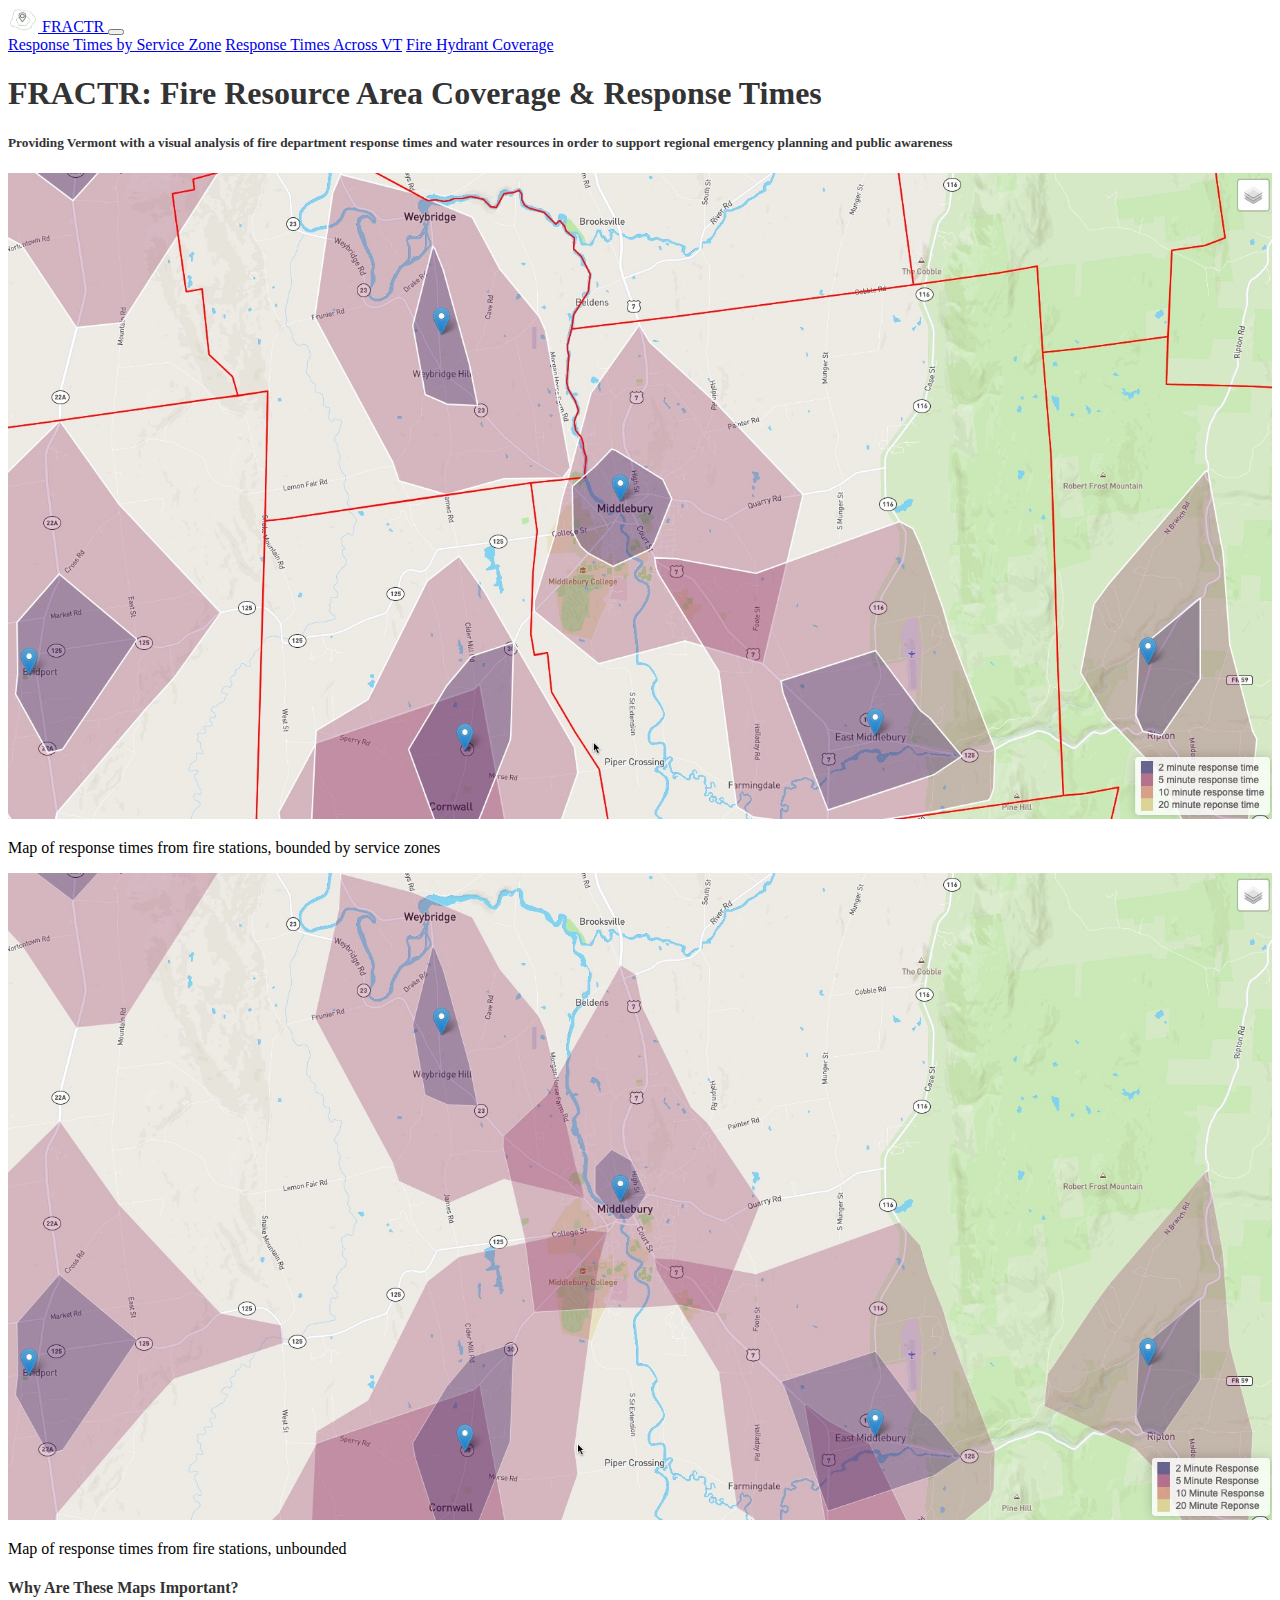
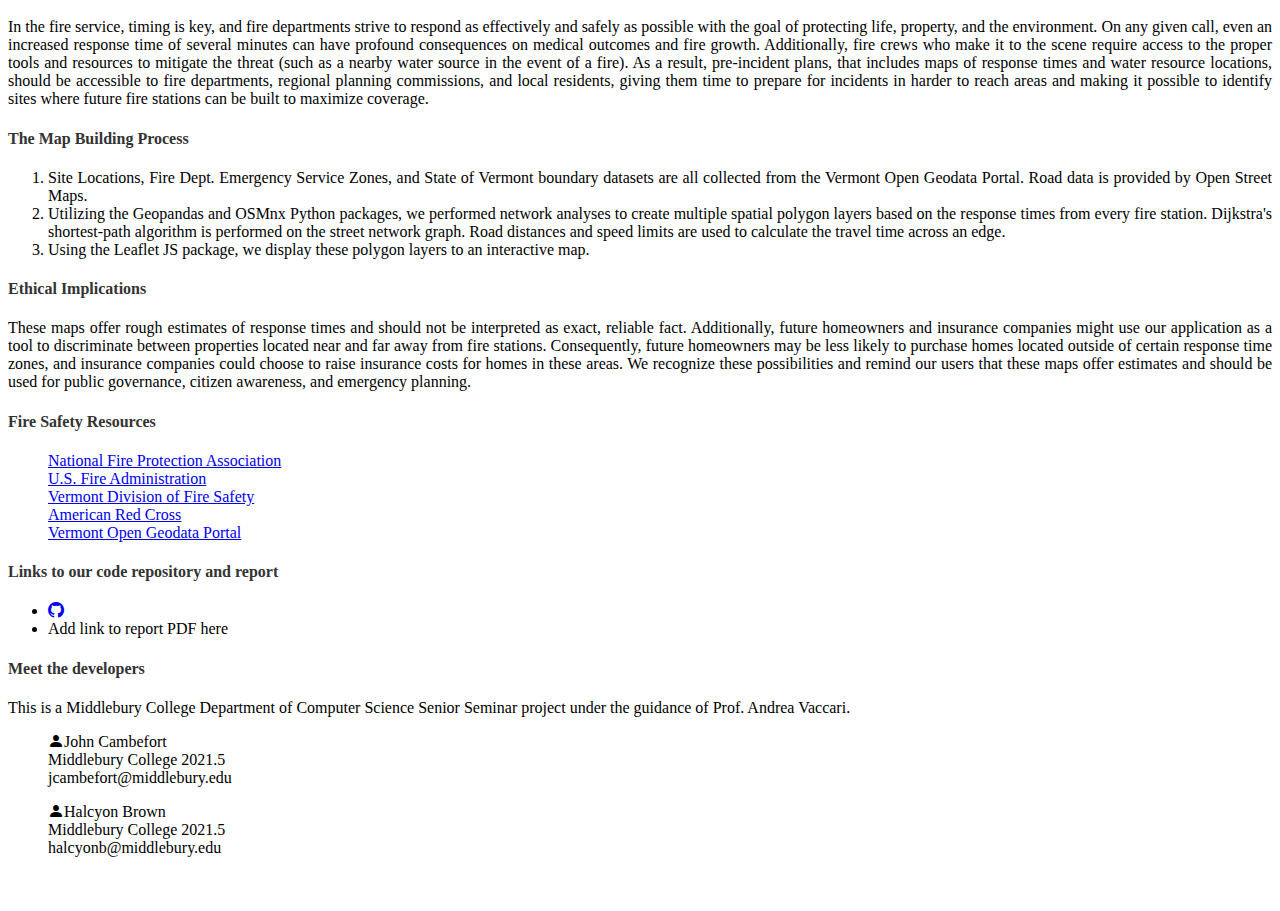
==== index.html @ 1188b2ab "text typo fix" ====
<!doctype html>
<html lang="en">

<head>
    <!-- Required meta tags -->
    <meta charset="utf-8">
    <meta name="viewport" content="width=device-width, initial-scale=1">

    <!-- Bootstrap CSS -->
    <link href="https://cdn.jsdelivr.net/npm/bootstrap@5.0.0-beta3/dist/css/bootstrap.min.css" rel="stylesheet"
        integrity="sha384-eOJMYsd53ii+scO/bJGFsiCZc+5NDVN2yr8+0RDqr0Ql0h+rP48ckxlpbzKgwra6" crossorigin="anonymous">
    <link rel="stylesheet" href="https://cdn.jsdelivr.net/npm/bootstrap-icons@1.4.1/font/bootstrap-icons.css">
    <!-- Local CSS -->
    <link rel="stylesheet" href="style.css">

    <link rel="logo" type="image/png" href="images/logo.png">

    <title>FRACTR</title>
</head>

<body>
    <nav class="navbar navbar-dark bg-dark navbar-expand-md">
        <div class="container">
            <a class="navbar-brand" href="index.html">
                <img src="images/logo2.png" alt="" width="30" height="24" class="d-inline-block align-text-top">
                FRACTR
            </a>
            <button class="navbar-toggler" type="button" data-bs-toggle="collapse" data-bs-target="#navbarNavAltMarkup"
                aria-controls="navbarNavAltMarkup" aria-expanded="false" aria-label="Toggle navigation">
                <span class="navbar-toggler-icon"></span>
            </button>
            <div class="collapse navbar-collapse" id="navbarNavAltMarkup">
                <div class="navbar-nav">
                    <a class="nav-link" href="esn/leaflet_esn.html">Response Times by Service Zone</a>
                    <a class="nav-link" href="state/leaflet_state.html">Response Times Across VT</a>
                    <a class="nav-link" href="hydrants/leaflet_hydrants.html">Fire Hydrant Coverage</a>
                </div>
            </div>
        </div>
    </nav>
    <div class="container">
        <div class="p-4 my-4 bg-light text-dark text-center rounded-3">
            <h1>FRACTR: Fire Resource Area Coverage & Response Times</h1>
            <h5>
                Providing Vermont with a visual analysis of fire department response times and water resources in order to 
                support regional emergency planning and public awareness
            </h5>
        </div>

        <div class="row text-center">
            <div class="col-md-6">
                <a href="esn/leaflet_esn.html"><img src="images/esn.png" class="img-responsive" style="width:100%"
                        alt="map of response times by service zones"></a>
                <p>Map of response times from fire stations, bounded by service zones</p>
            </div>
            <div class="col-md-6">
                <a href="state/leaflet_state.html"><img src="images/state.png" class="img-responsive" style="width:100%"
                        alt="map of response times"></a>
                <p>Map of response times from fire stations, unbounded</p>
            </div>
        </div>
        <div class="row">
            <div class="col-md-6">
                <h4 class="text-center">Why Are These Maps Important?</h4>
                <p class="text-justify">
                    In the fire service, timing is key, and fire departments strive to respond as effectively 
                    and safely as possible with the goal of protecting life, property, and the environment. 
                    On any given call, even an increased response time of several minutes can have profound 
                    consequences on medical outcomes and fire growth. Additionally, fire crews who make it to 
                    the scene require access to the proper tools and resources to mitigate the threat (such as 
                    a nearby water source in the event of a fire). As a result, pre-incident plans, that includes 
                    maps of response times and water resource locations, should be accessible to fire departments, 
                    regional planning commissions, and local residents, giving them time to prepare for incidents 
                    in harder to reach areas and making it possible to identify sites where future fire stations 
                    can be built to maximize coverage.
                </p>
            </div>
            <div class="col-md-6">
                <h4 class="text-center">The Map Building Process</h4>
                <ol class="text-justify">
                    <li>Site Locations, Fire Dept. Emergency Service Zones, and State of Vermont boundary datasets are all collected from the Vermont Open Geodata Portal. Road data is provided by Open Street Maps. </li>
                    <li>Utilizing the Geopandas and OSMnx Python packages, we performed network analyses to create multiple spatial polygon layers based on the response times from every fire station. Dijkstra's shortest-path algorithm is performed on the street network graph. Road distances and speed limits are used to calculate the travel time across an edge. </li>
                    <li>Using the Leaflet JS package, we display these polygon layers to an interactive map.</li>
                </ol>
            </div>
        </div>
        <div class="row">
            <div class="col-md-6">
                <h4 class="text-center">Ethical Implications</h4>
                <p class="text-justify">
                    These maps offer rough estimates of response times and should not be interpreted as exact, 
                    reliable fact. Additionally, future homeowners and insurance companies might use our application 
                    as a tool to discriminate between properties located near and far away from fire stations. 
                    Consequently, future homeowners may be less likely to purchase homes located outside of certain 
                    response time zones, and insurance companies could choose to raise insurance costs for homes in 
                    these areas. We recognize these possibilities and remind our users that these maps offer estimates 
                    and should be used for public governance, citizen awareness, and emergency planning.
                </p>
            </div>
            <div class="col-md-6">
                <h4 class="text-center">Fire Safety Resources</h4>
                <ul style="list-style-type:none;">
                    <li>
                        <a href="https://www.nfpa.org/Public-Education">National Fire Protection Association</a>
                    </li>
                    <li>
                        <a href="https://www.usfa.fema.gov/prevention/outreach/#materials">U.S. Fire Administration</a>
                    </li>
                    <li>
                        <a href="https://firesafety.vermont.gov/pubed">Vermont Division of Fire Safety</a>
                    </li>
                    <li>
                        <a href="https://www.redcross.org/get-help/how-to-prepare-for-emergencies/types-of-emergencies/fire.html">American Red Cross</a>
                    </li>
                    <li>
                        <a href="https://geodata.vermont.gov/">Vermont Open Geodata Portal</a>
                    </li>
                </ul>
            </div>
        </div>
        <div class="p-4 my-4 bg-light text-dark text-center rounded-3">
            <h4>Links to our code repository and report</h4>
            <ul class="list-inline">
                <li class="list-inline-item"><a href="https://github.com/This-blank-Is-On-Fire/FRACTR.git"><i
                            class="bi-github" role="img" aria-label="GitHub"></i></a></li>
                <li class="list-inline-item">Add link to report PDF here</li>
            </ul>
            <h4>Meet the developers</h4>
            <p>This is a Middlebury College Department of Computer Science Senior Seminar project under the
                guidance of Prof.
                Andrea Vaccari.</p>
            <div class="row">
                <div class="col-md-6">
                    <ul style="list-style-type:none;">
                        <li><i class="bi bi-person-fill"></i>John Cambefort</li>
                        <li>Middlebury College 2021.5</li>
                        <li>jcambefort@middlebury.edu</li>
                    </ul>
                </div>
                <div class="col-md-6">
                    <ul style="list-style-type:none;">
                        <li><i class="bi bi-person-fill"></i>Halcyon Brown</li>
                        <li>Middlebury College 2021.5</li>
                        <li>halcyonb@middlebury.edu</li>
                    </ul>
                </div>
            </div>
        </div>

    </div>

    <!-- Bootstrap JS -->
    <script src="https://cdn.jsdelivr.net/npm/bootstrap@5.0.0-beta3/dist/js/bootstrap.bundle.min.js"
        integrity="sha384-JEW9xMcG8R+pH31jmWH6WWP0WintQrMb4s7ZOdauHnUtxwoG2vI5DkLtS3qm9Ekf"
        crossorigin="anonymous"></script>

</body>

</html>
---- style.css ----
selector {
    attribute: value;
}
h1 {
    color:#333333;
}
h2 {
    color:#333333;
}
h4 {
    color:#333333;
}
h5 {
    color:#333333;
}
.text-justify {
    text-align: justify;
}
.map-format {
    width: 90vw;
    margin-right: 5vw;
    height: 88vh;
    margin-left: 5vw;
}
body {
    padding-bottom: 30px;
}
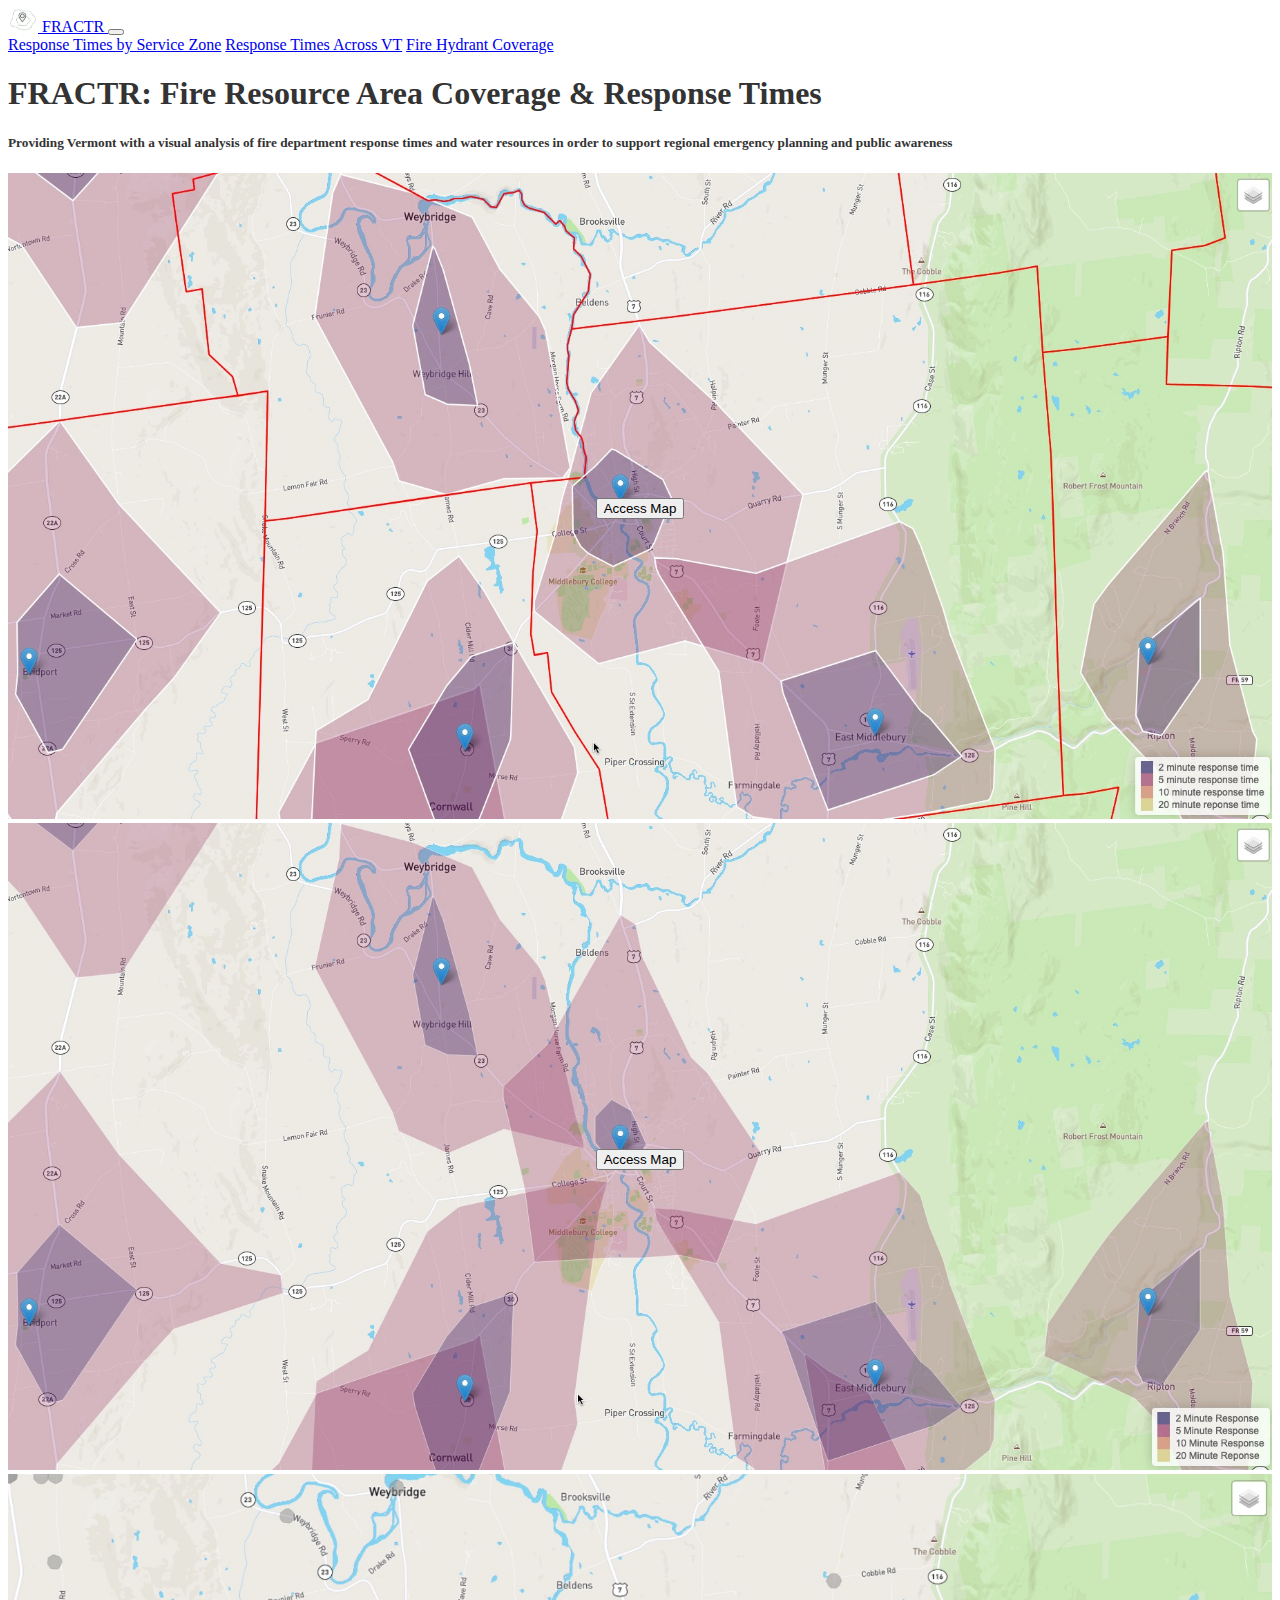
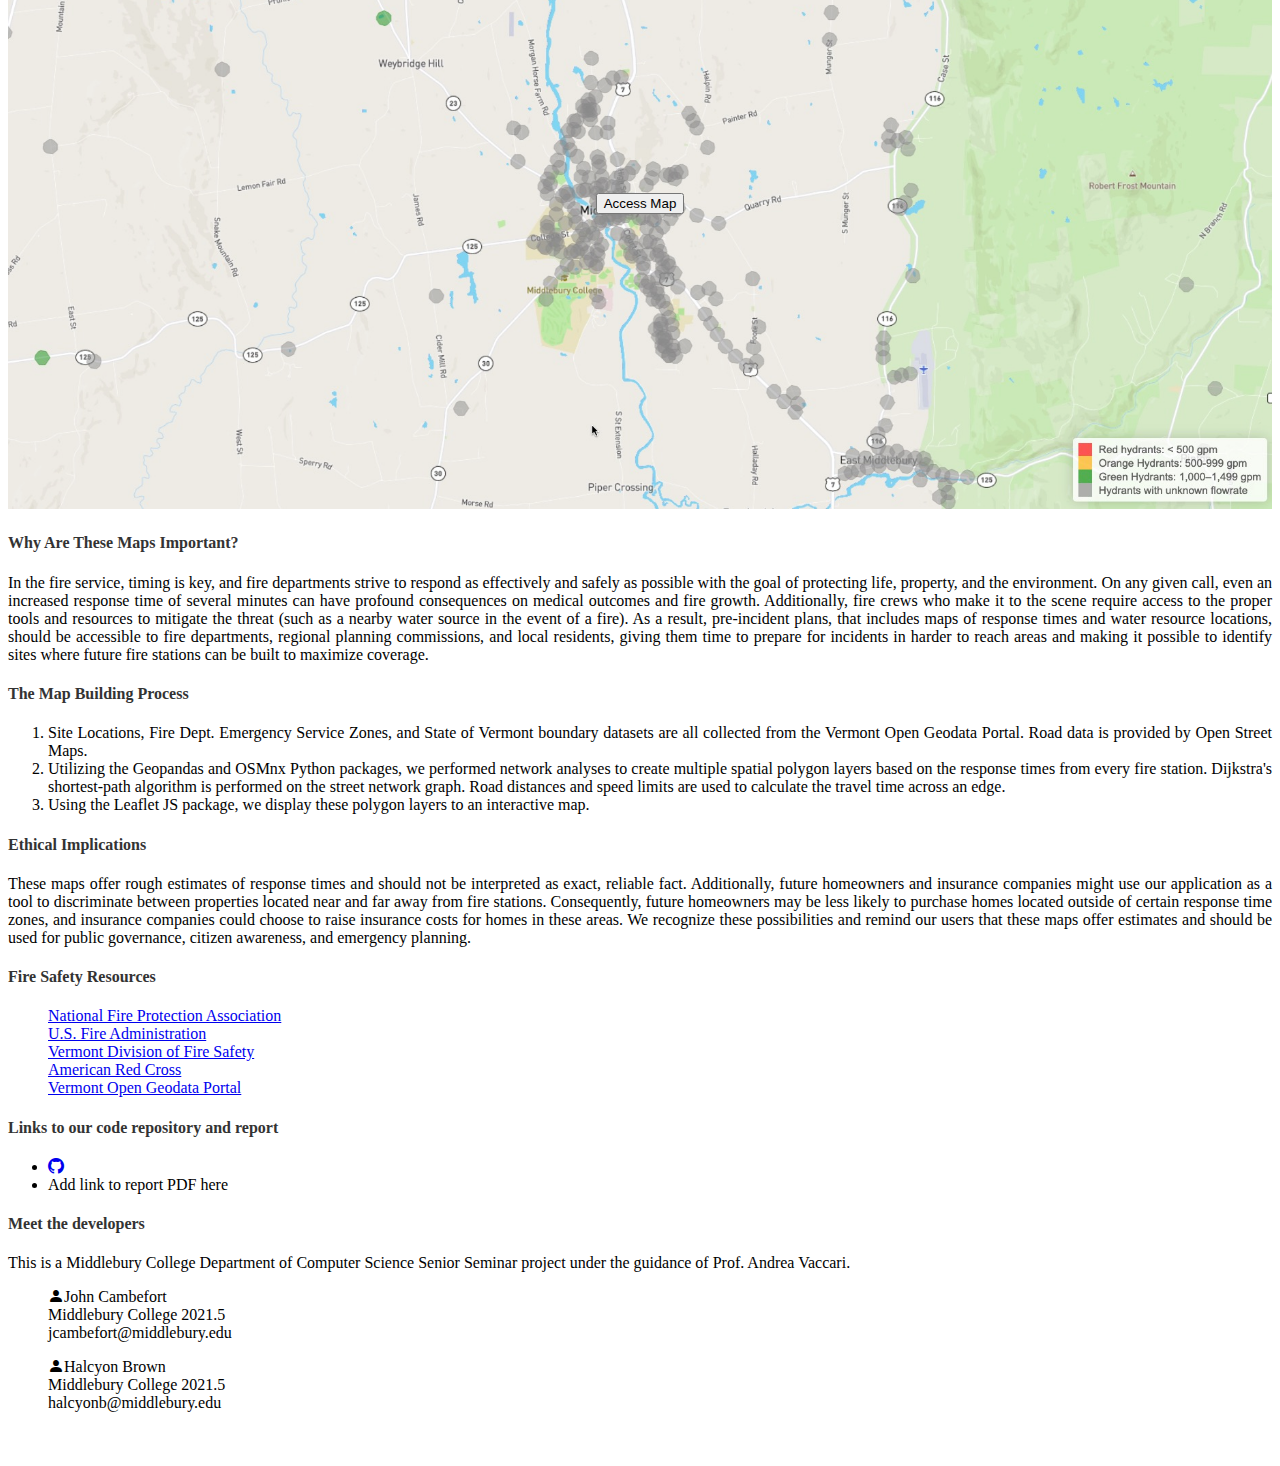
==== commit cac718d5: "adding buttons" ====
--- a/index.html
+++ b/index.html
@@ -31,9 +31,9 @@
             </button>
             <div class="collapse navbar-collapse" id="navbarNavAltMarkup">
                 <div class="navbar-nav">
-                    <a class="nav-link" href="esn/leaflet_esn.html">Response Times by Service Zone</a>
-                    <a class="nav-link" href="state/leaflet_state.html">Response Times Across VT</a>
-                    <a class="nav-link" href="hydrants/leaflet_hydrants.html">Fire Hydrant Coverage</a>
+                    <a class="nav-link" href="esn.html">Response Times by Service Zone</a>
+                    <a class="nav-link" href="state.html">Response Times Across VT</a>
+                    <a class="nav-link" href="hydrants.html">Fire Hydrant Coverage</a>
                 </div>
             </div>
         </div>
@@ -48,18 +48,36 @@
         </div>
 
         <div class="row text-center">
-            <div class="col-md-6">
-                <a href="esn/leaflet_esn.html"><img src="images/esn.png" class="img-responsive" style="width:100%"
-                        alt="map of response times by service zones"></a>
-                <p>Map of response times from fire stations, bounded by service zones</p>
+            <div class="col-md-4">
+                <div class="img-wrapper">
+                    <img src="images/esn.png" class="img-responsive" style="width:100%"
+                        alt="Map of response times from fire stations, bounded by service zones">
+                    <div class="img-overlay">
+                      <button class="btn btn-md btn-success" onclick="location.href='esn.html';">Access Map</button>
+                    </div>
+                  </div>
             </div>
-            <div class="col-md-6">
-                <a href="state/leaflet_state.html"><img src="images/state.png" class="img-responsive" style="width:100%"
-                        alt="map of response times"></a>
-                <p>Map of response times from fire stations, unbounded</p>
+            <div class="col-md-4">
+                <div class="img-wrapper">
+                    <img src="images/state.png" class="img-responsive" style="width:100%"
+                        alt="Map of response times from fire stations, unbounded">
+                    <div class="img-overlay">
+                      <button class="btn btn-md btn-success" onclick="location.href='state.html';">Access Map</button>
+                    </div>
+                </div>
             </div>
-        </div>
-        <div class="row">
+            <div class="col-md-4">
+                <div class="img-wrapper">
+                    <img src="images/hydrants.jpeg" class="img-responsive" style="width:100%"
+                        alt="Map of fire hydrant coverage">
+                    <div class="img-overlay">
+                      <button class="btn btn-md btn-success" onclick="location.href='hydrants.html';">Access Map</button>
+                    </div>
+                </div>
+            </div>
+        </div>       
+
+        <div class="row mt-4">
             <div class="col-md-6">
                 <h4 class="text-center">Why Are These Maps Important?</h4>
                 <p class="text-justify">
@@ -121,7 +139,7 @@
         <div class="p-4 my-4 bg-light text-dark text-center rounded-3">
             <h4>Links to our code repository and report</h4>
             <ul class="list-inline">
-                <li class="list-inline-item"><a href="https://github.com/This-blank-Is-On-Fire/FRACTR.git"><i
+                <li class="list-inline-item"><a href="https://github.com/This-blank-Is-On-Fire"><i
                             class="bi-github" role="img" aria-label="GitHub"></i></a></li>
                 <li class="list-inline-item">Add link to report PDF here</li>
             </ul>
--- a/style.css
+++ b/style.css
@@ -25,4 +25,29 @@
 }
 body {
     padding-bottom: 30px;
+}
+  
+.img-wrapper {
+    position: relative;
+}
+  
+.img-responsive {
+    width: 100%;
+    height: auto;
+}
+  
+.img-overlay {
+    position: absolute;
+    top: 0;
+    bottom: 0;
+    left: 0;
+    right: 0;
+    text-align: center;
+}
+  
+.img-overlay:before {
+    content: ' ';
+    display: block;
+    /* adjust 'height' to position overlay content vertically */
+    height: 50%;
 }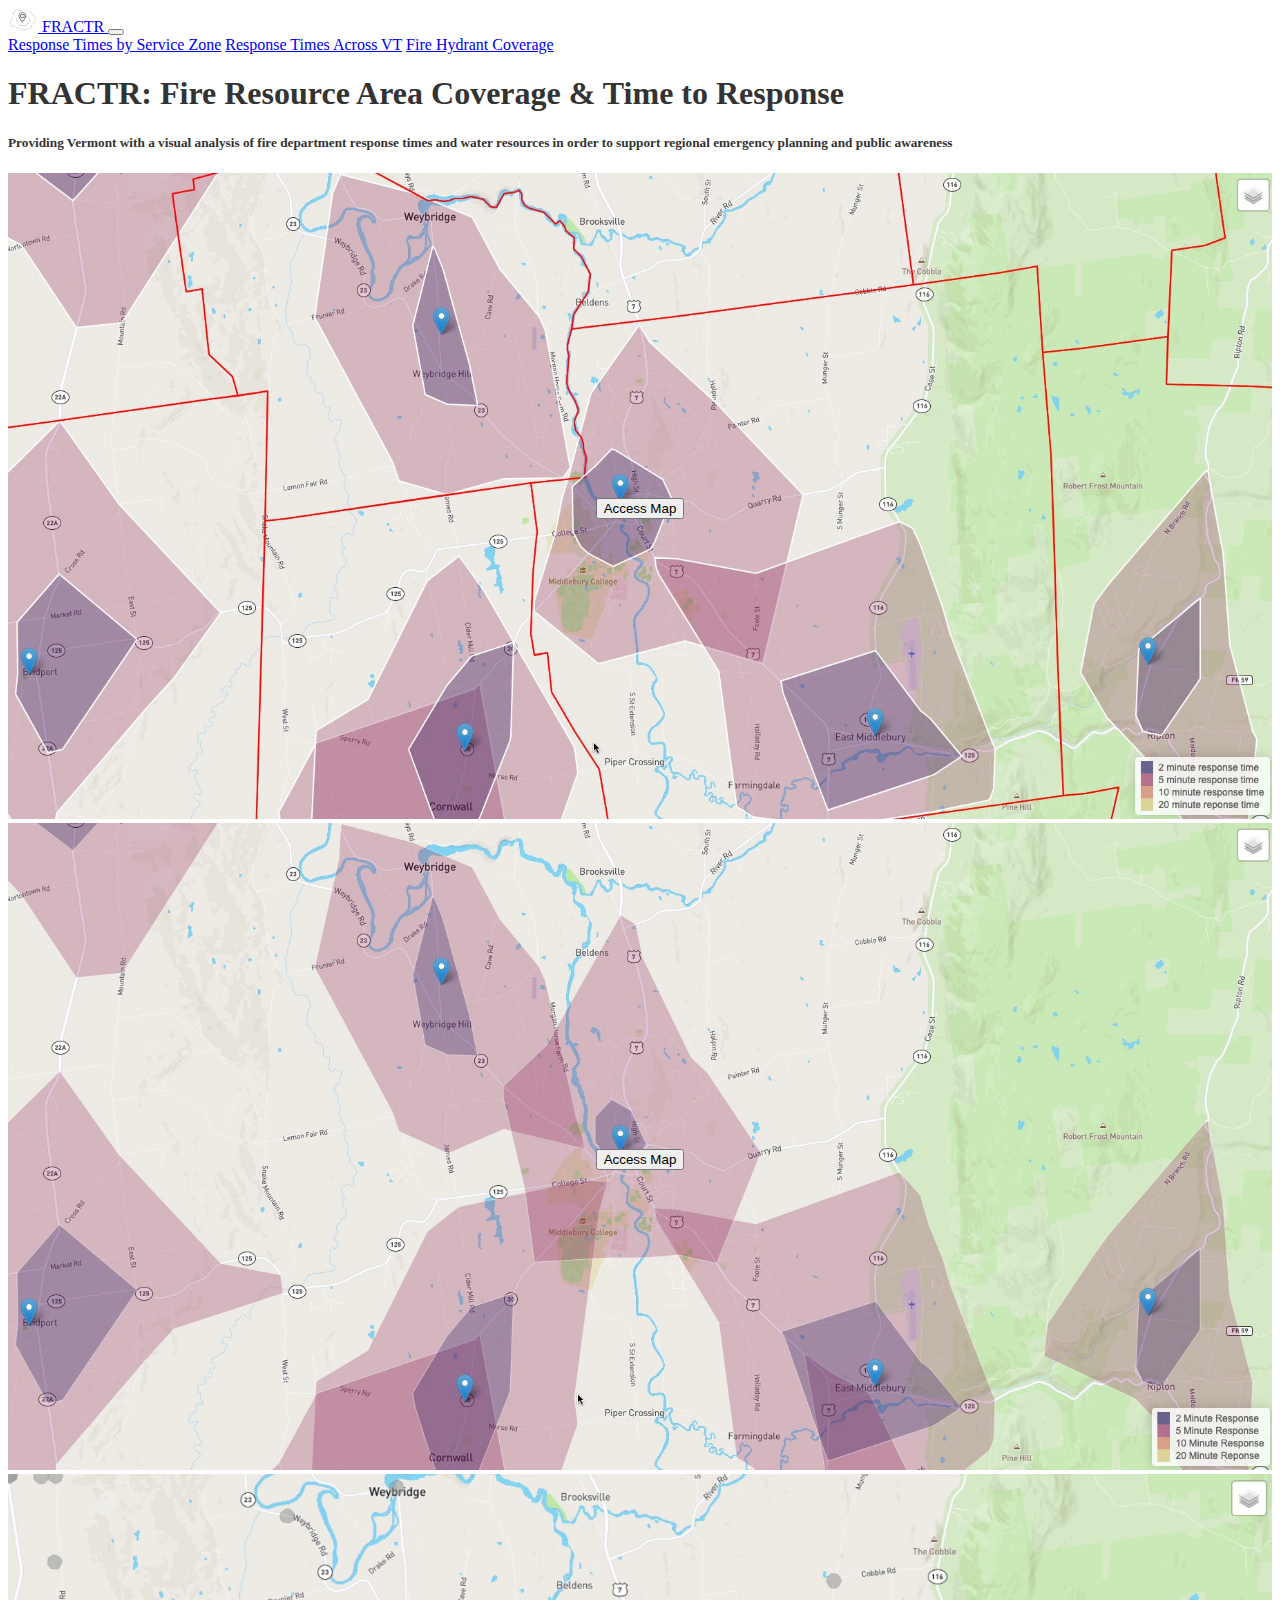
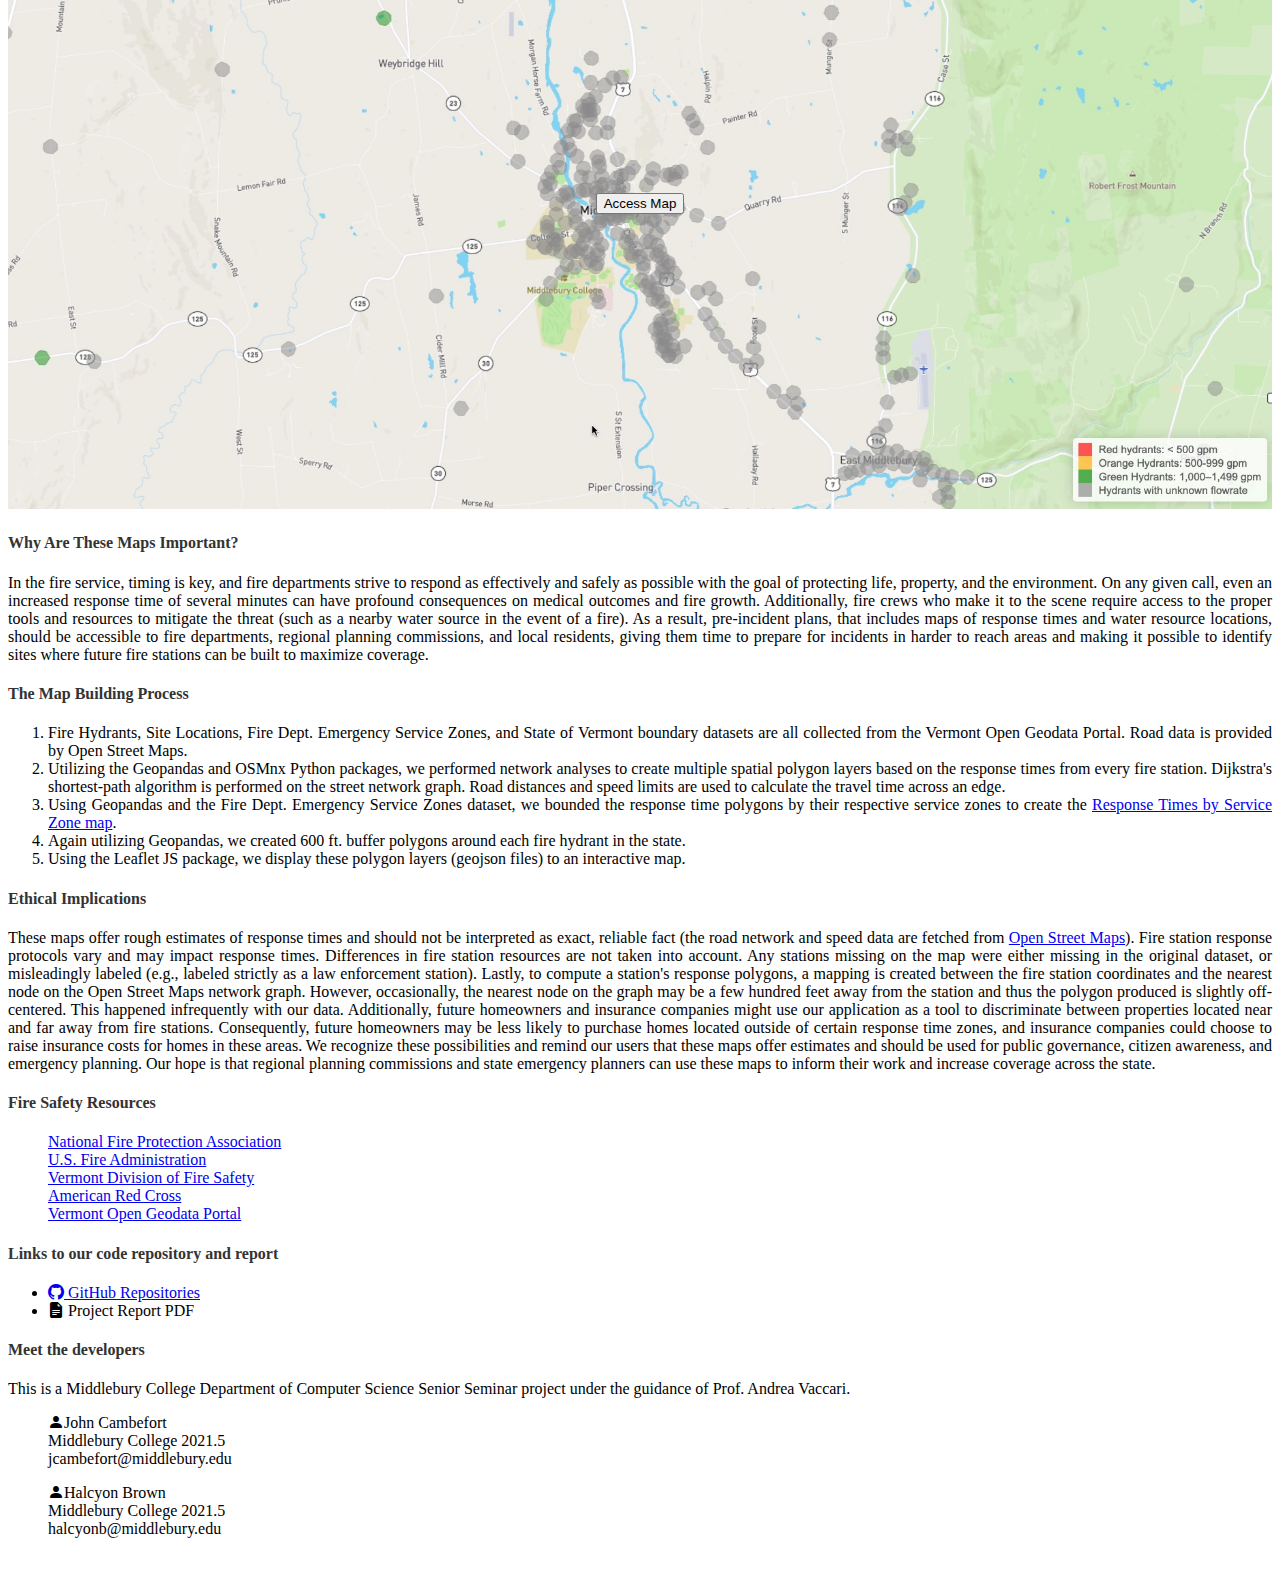
==== commit 51fec4b3: "Develop data issues" ====
--- a/index.html
+++ b/index.html
@@ -40,7 +40,7 @@
     </nav>
     <div class="container">
         <div class="p-4 my-4 bg-light text-dark text-center rounded-3">
-            <h1>FRACTR: Fire Resource Area Coverage & Response Times</h1>
+            <h1>FRACTR: Fire Resource Area Coverage & Time to Response</h1>
             <h5>
                 Providing Vermont with a visual analysis of fire department response times and water resources in order to 
                 support regional emergency planning and public awareness
@@ -96,9 +96,11 @@
             <div class="col-md-6">
                 <h4 class="text-center">The Map Building Process</h4>
                 <ol class="text-justify">
-                    <li>Site Locations, Fire Dept. Emergency Service Zones, and State of Vermont boundary datasets are all collected from the Vermont Open Geodata Portal. Road data is provided by Open Street Maps. </li>
+                    <li>Fire Hydrants, Site Locations, Fire Dept. Emergency Service Zones, and State of Vermont boundary datasets are all collected from the Vermont Open Geodata Portal. Road data is provided by Open Street Maps. </li>
                     <li>Utilizing the Geopandas and OSMnx Python packages, we performed network analyses to create multiple spatial polygon layers based on the response times from every fire station. Dijkstra's shortest-path algorithm is performed on the street network graph. Road distances and speed limits are used to calculate the travel time across an edge. </li>
-                    <li>Using the Leaflet JS package, we display these polygon layers to an interactive map.</li>
+                    <li>Using Geopandas and the Fire Dept. Emergency Service Zones dataset, we bounded the response time polygons by their respective service zones to create the <a href="esn.html">Response Times by Service Zone map</a>.</li>
+                    <li>Again utilizing Geopandas, we created 600 ft. buffer polygons around each fire hydrant in the state.</li>
+                    <li>Using the Leaflet JS package, we display these polygon layers (geojson files) to an interactive map.</li>
                 </ol>
             </div>
         </div>
@@ -107,12 +109,20 @@
                 <h4 class="text-center">Ethical Implications</h4>
                 <p class="text-justify">
                     These maps offer rough estimates of response times and should not be interpreted as exact, 
-                    reliable fact. Additionally, future homeowners and insurance companies might use our application 
+                    reliable fact (the road network and speed data are fetched from <a href="openstreetmap.org/">Open Street Maps</a>). Fire station response protocols vary and may impact response times.
+                    Differences in fire station resources are not taken into account. Any stations missing on the map were either missing in the original dataset, or misleadingly labeled (e.g., labeled strictly as a law enforcement station).
+                    Lastly, to compute a station's response polygons, a mapping is created between the fire station coordinates and the nearest node on the Open Street Maps network graph.
+                    However, occasionally, the nearest node on the graph may be a few hundred feet away from the station and thus the polygon produced is slightly off-centered.
+                    This happened infrequently with our data.
+                    
+                    Additionally, future homeowners and insurance companies might use our application 
                     as a tool to discriminate between properties located near and far away from fire stations. 
                     Consequently, future homeowners may be less likely to purchase homes located outside of certain 
                     response time zones, and insurance companies could choose to raise insurance costs for homes in 
                     these areas. We recognize these possibilities and remind our users that these maps offer estimates 
-                    and should be used for public governance, citizen awareness, and emergency planning.
+                    and should be used for public governance, citizen awareness, and emergency planning. Our hope is 
+                    that regional planning commissions and state emergency planners can use these maps to inform their 
+                    work and increase coverage across the state. 
                 </p>
             </div>
             <div class="col-md-6">
@@ -140,8 +150,8 @@
             <h4>Links to our code repository and report</h4>
             <ul class="list-inline">
                 <li class="list-inline-item"><a href="https://github.com/This-blank-Is-On-Fire"><i
-                            class="bi-github" role="img" aria-label="GitHub"></i></a></li>
-                <li class="list-inline-item">Add link to report PDF here</li>
+                            class="bi-github" role="img" aria-label="GitHub"></i> GitHub Repositories</a></li>
+                <li class="list-inline-item"><i class="bi-file-earmark-text-fill" role="img" aria-label="Report PDF"></i> Project Report PDF</li>
             </ul>
             <h4>Meet the developers</h4>
             <p>This is a Middlebury College Department of Computer Science Senior Seminar project under the
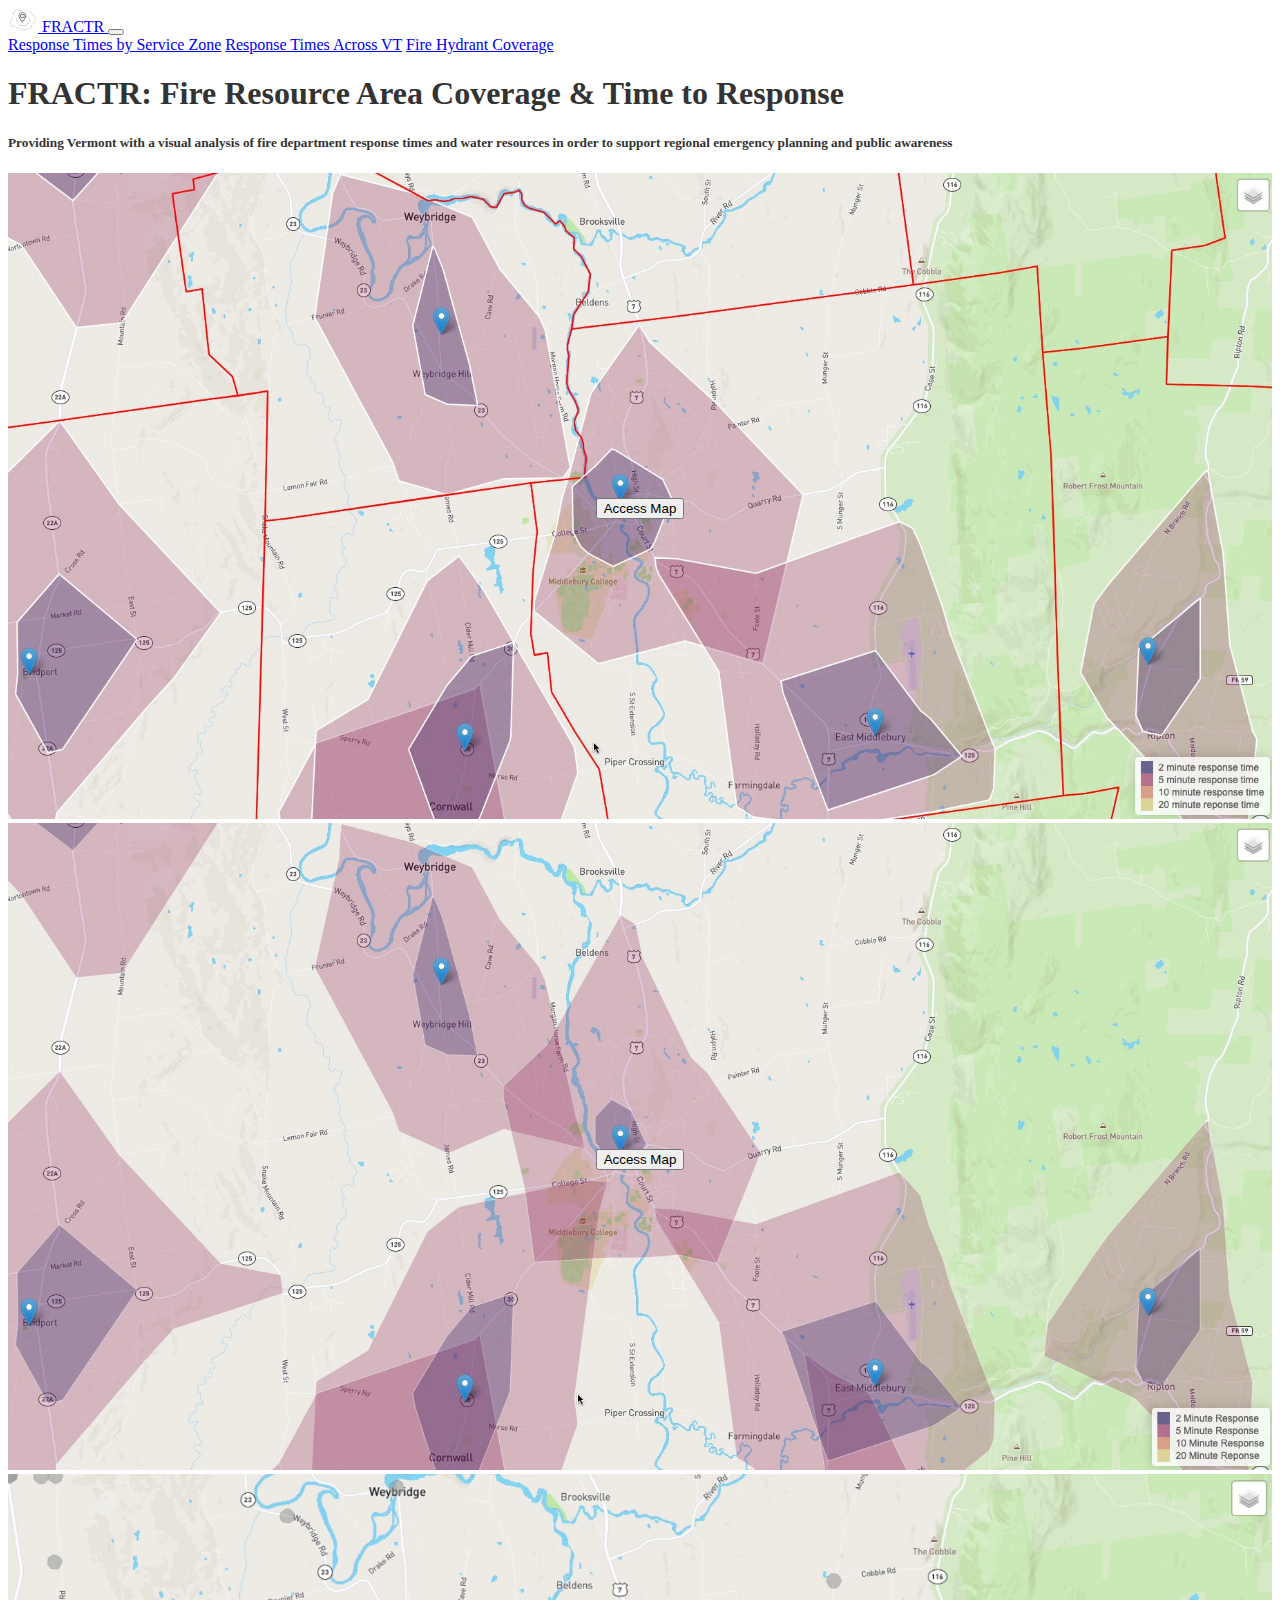
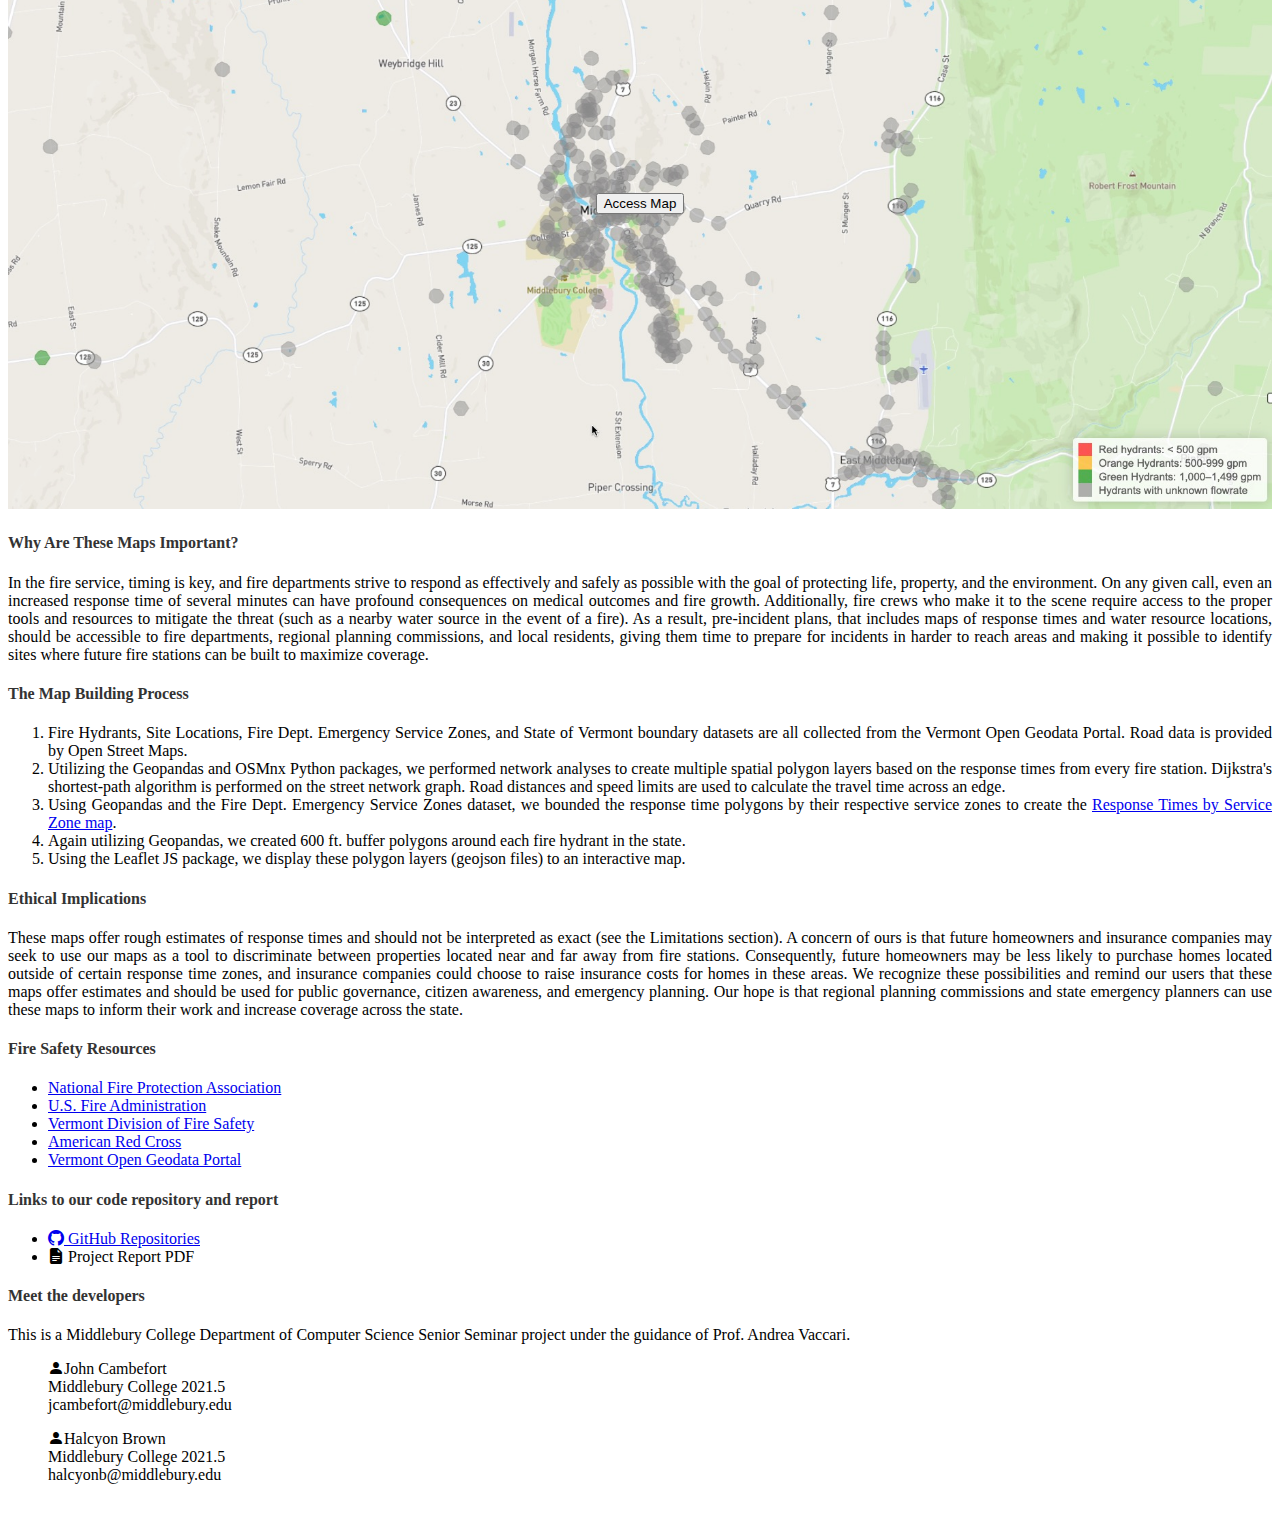
==== commit 8d2ab022: "update limitations/ethics sections" ====
--- a/index.html
+++ b/index.html
@@ -108,26 +108,18 @@
             <div class="col-md-6">
                 <h4 class="text-center">Ethical Implications</h4>
                 <p class="text-justify">
-                    These maps offer rough estimates of response times and should not be interpreted as exact, 
-                    reliable fact (the road network and speed data are fetched from <a href="openstreetmap.org/">Open Street Maps</a>). Fire station response protocols vary and may impact response times.
-                    Differences in fire station resources are not taken into account. Any stations missing on the map were either missing in the original dataset, or misleadingly labeled (e.g., labeled strictly as a law enforcement station).
-                    Lastly, to compute a station's response polygons, a mapping is created between the fire station coordinates and the nearest node on the Open Street Maps network graph.
-                    However, occasionally, the nearest node on the graph may be a few hundred feet away from the station and thus the polygon produced is slightly off-centered.
-                    This happened infrequently with our data.
-                    
-                    Additionally, future homeowners and insurance companies might use our application 
-                    as a tool to discriminate between properties located near and far away from fire stations. 
-                    Consequently, future homeowners may be less likely to purchase homes located outside of certain 
-                    response time zones, and insurance companies could choose to raise insurance costs for homes in 
-                    these areas. We recognize these possibilities and remind our users that these maps offer estimates 
-                    and should be used for public governance, citizen awareness, and emergency planning. Our hope is 
-                    that regional planning commissions and state emergency planners can use these maps to inform their 
-                    work and increase coverage across the state. 
+                    These maps offer rough estimates of response times and should not be interpreted as exact (see the Limitations section).
+                    A concern of ours is that future homeowners and insurance companies may seek to use our maps as a tool to discriminate 
+                    between properties located near and far away from fire stations. Consequently, future homeowners may be less likely to 
+                    purchase homes located outside of certain response time zones, and insurance companies could choose to raise insurance costs for homes in 
+                    these areas. We recognize these possibilities and remind our users that these maps offer estimates and should be used for public governance, 
+                    citizen awareness, and emergency planning. Our hope is that regional planning commissions and state emergency planners can use these maps 
+                    to inform their work and increase coverage across the state.
                 </p>
             </div>
             <div class="col-md-6">
                 <h4 class="text-center">Fire Safety Resources</h4>
-                <ul style="list-style-type:none;">
+                <ul>
                     <li>
                         <a href="https://www.nfpa.org/Public-Education">National Fire Protection Association</a>
                     </li>
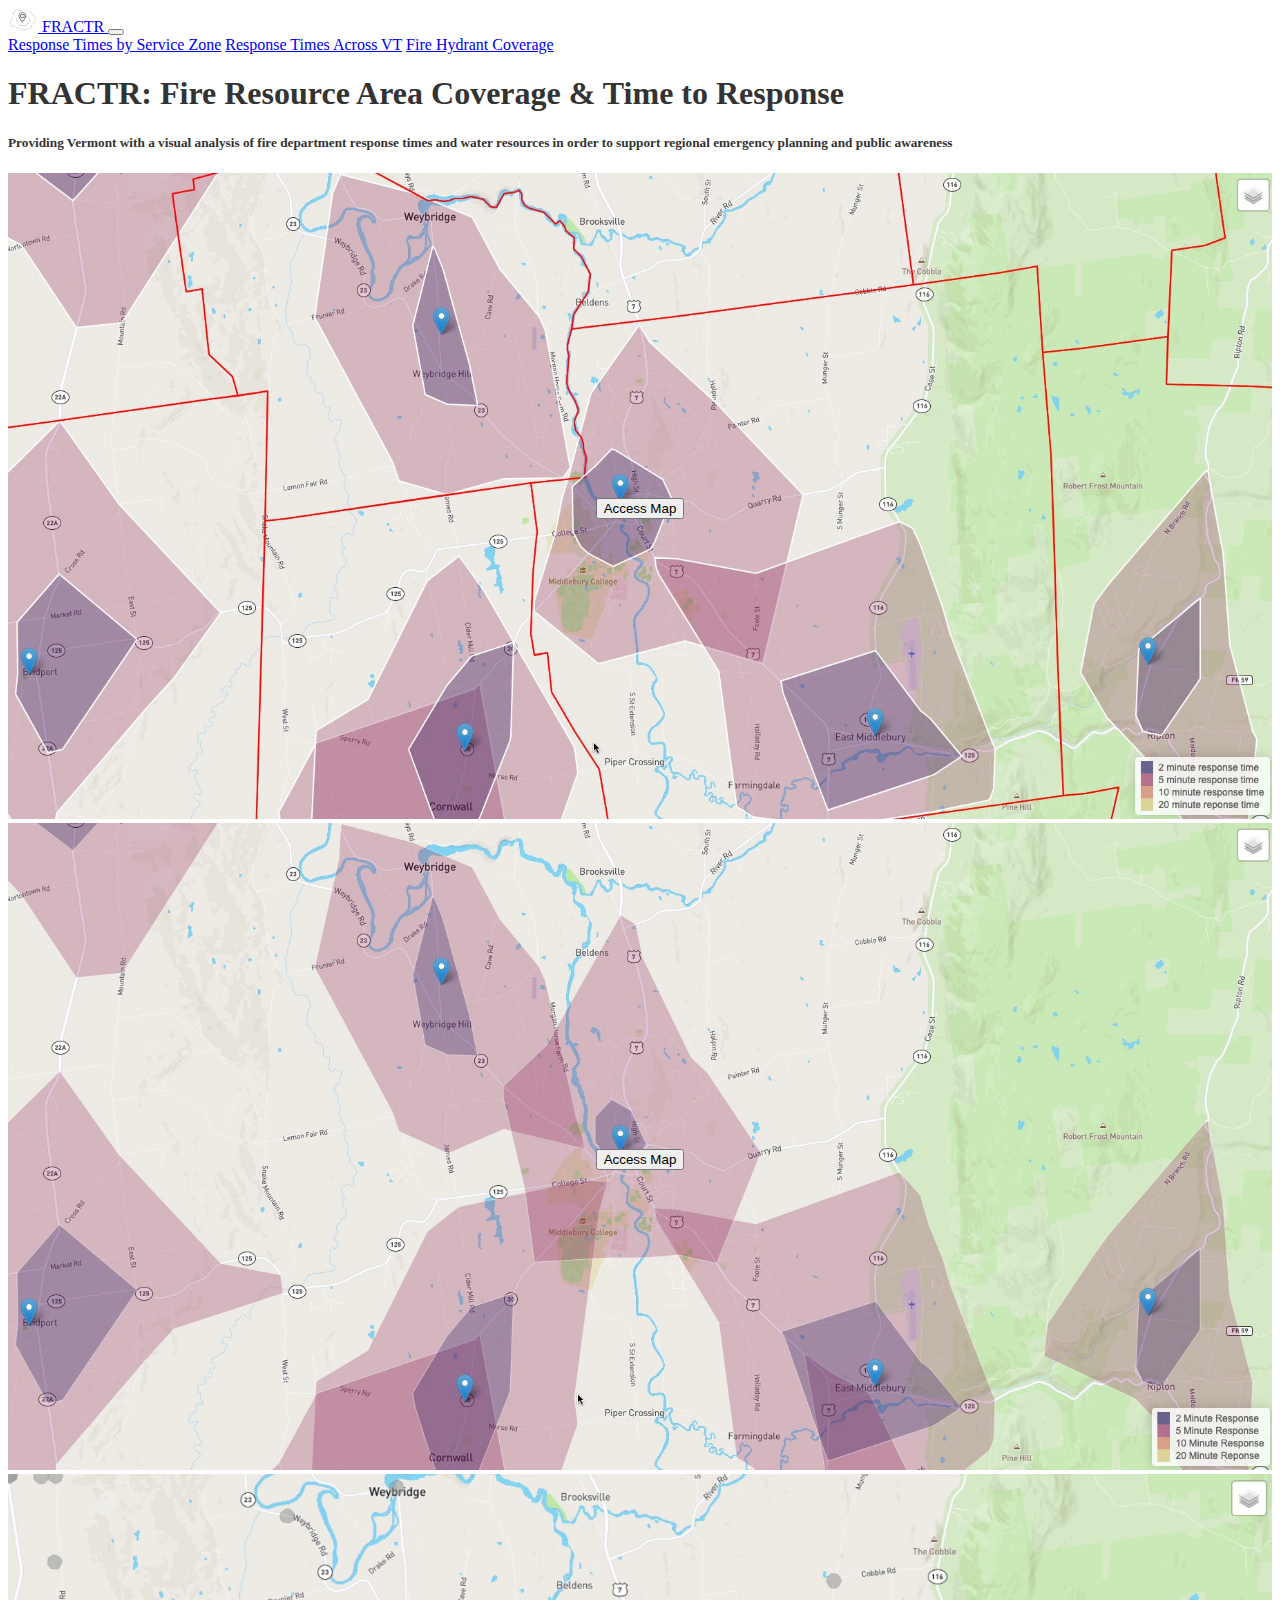
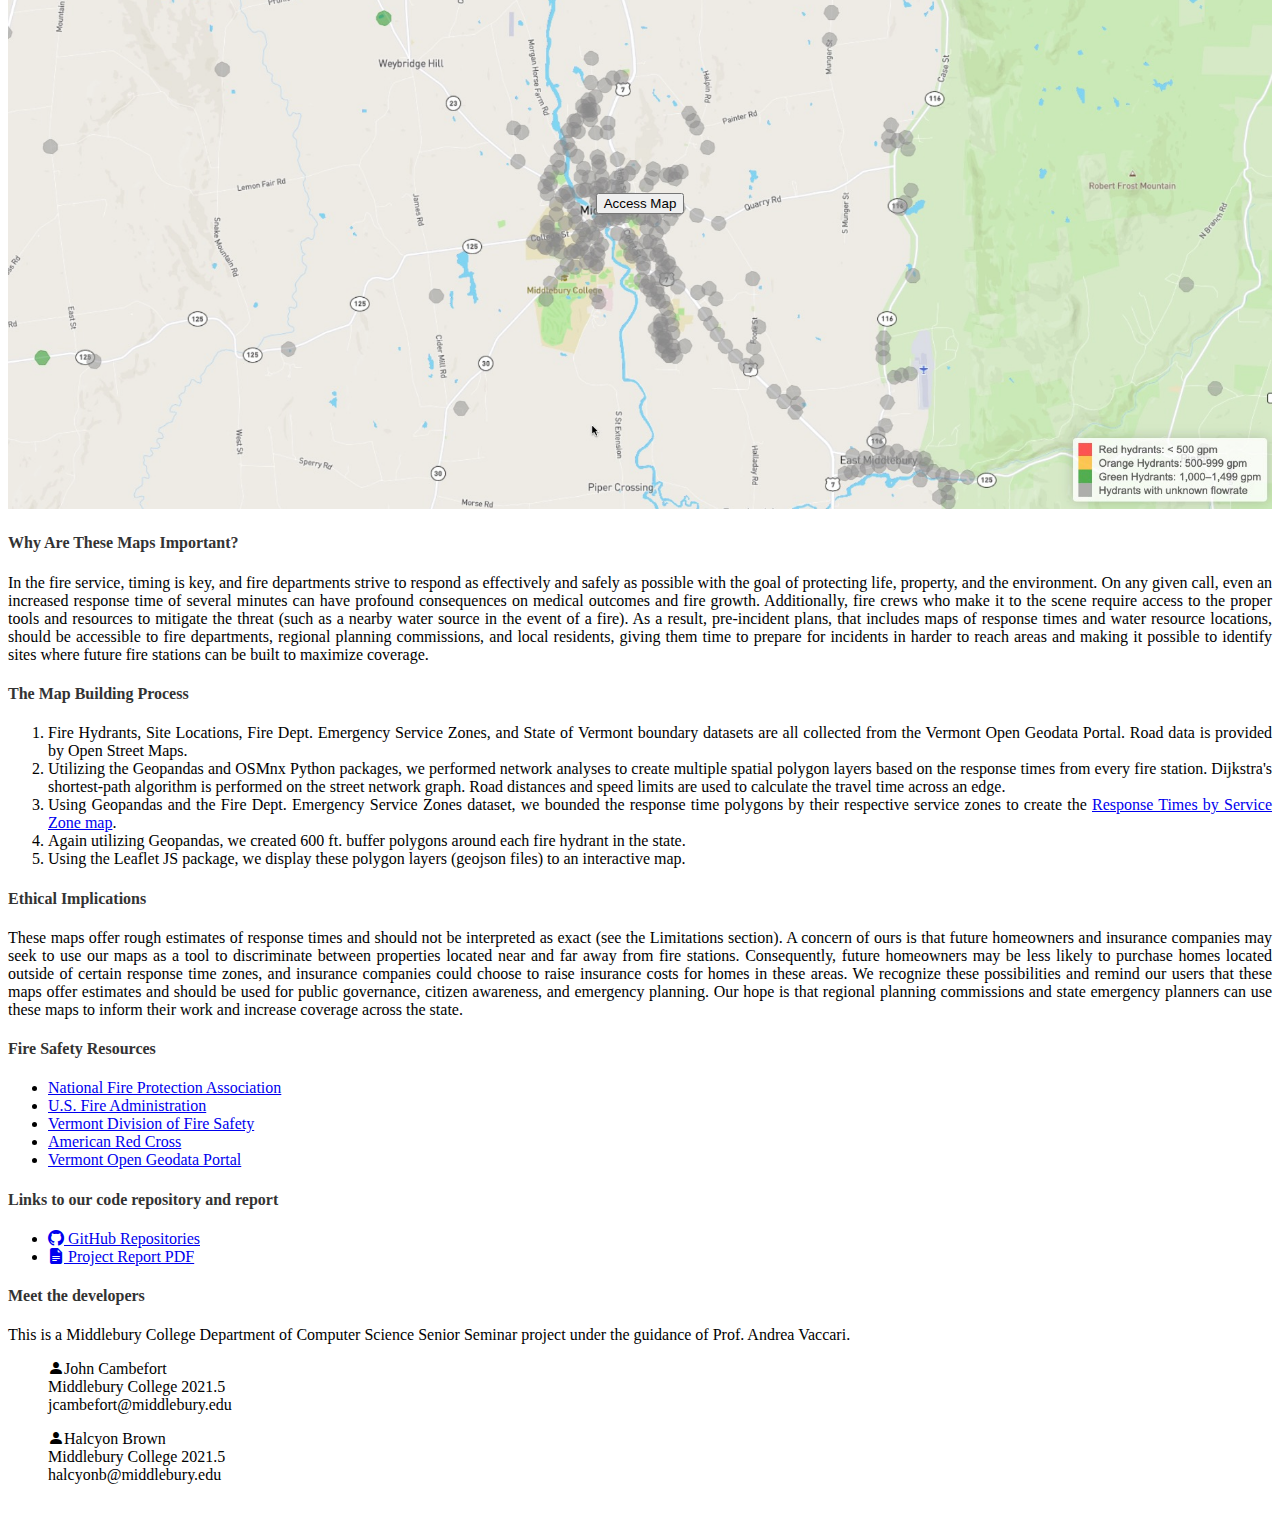
==== commit feee0eca: "Add link to final project report" ====
--- a/index.html
+++ b/index.html
@@ -142,8 +142,9 @@
             <h4>Links to our code repository and report</h4>
             <ul class="list-inline">
                 <li class="list-inline-item"><a href="https://github.com/This-blank-Is-On-Fire"><i
-                            class="bi-github" role="img" aria-label="GitHub"></i> GitHub Repositories</a></li>
-                <li class="list-inline-item"><i class="bi-file-earmark-text-fill" role="img" aria-label="Report PDF"></i> Project Report PDF</li>
+                        class="bi-github" role="img" aria-label="GitHub"></i> GitHub Repositories</a></li>
+                <li class="list-inline-item"><a href="https://drive.google.com/file/d/1NVQGoh2VN78stRvnw7bNCce3pSNVJ1Aj/view?usp=sharing"><i
+                        class="bi-file-earmark-text-fill" role="img" aria-label="Report PDF"></i> Project Report PDF</a></li>
             </ul>
             <h4>Meet the developers</h4>
             <p>This is a Middlebury College Department of Computer Science Senior Seminar project under the
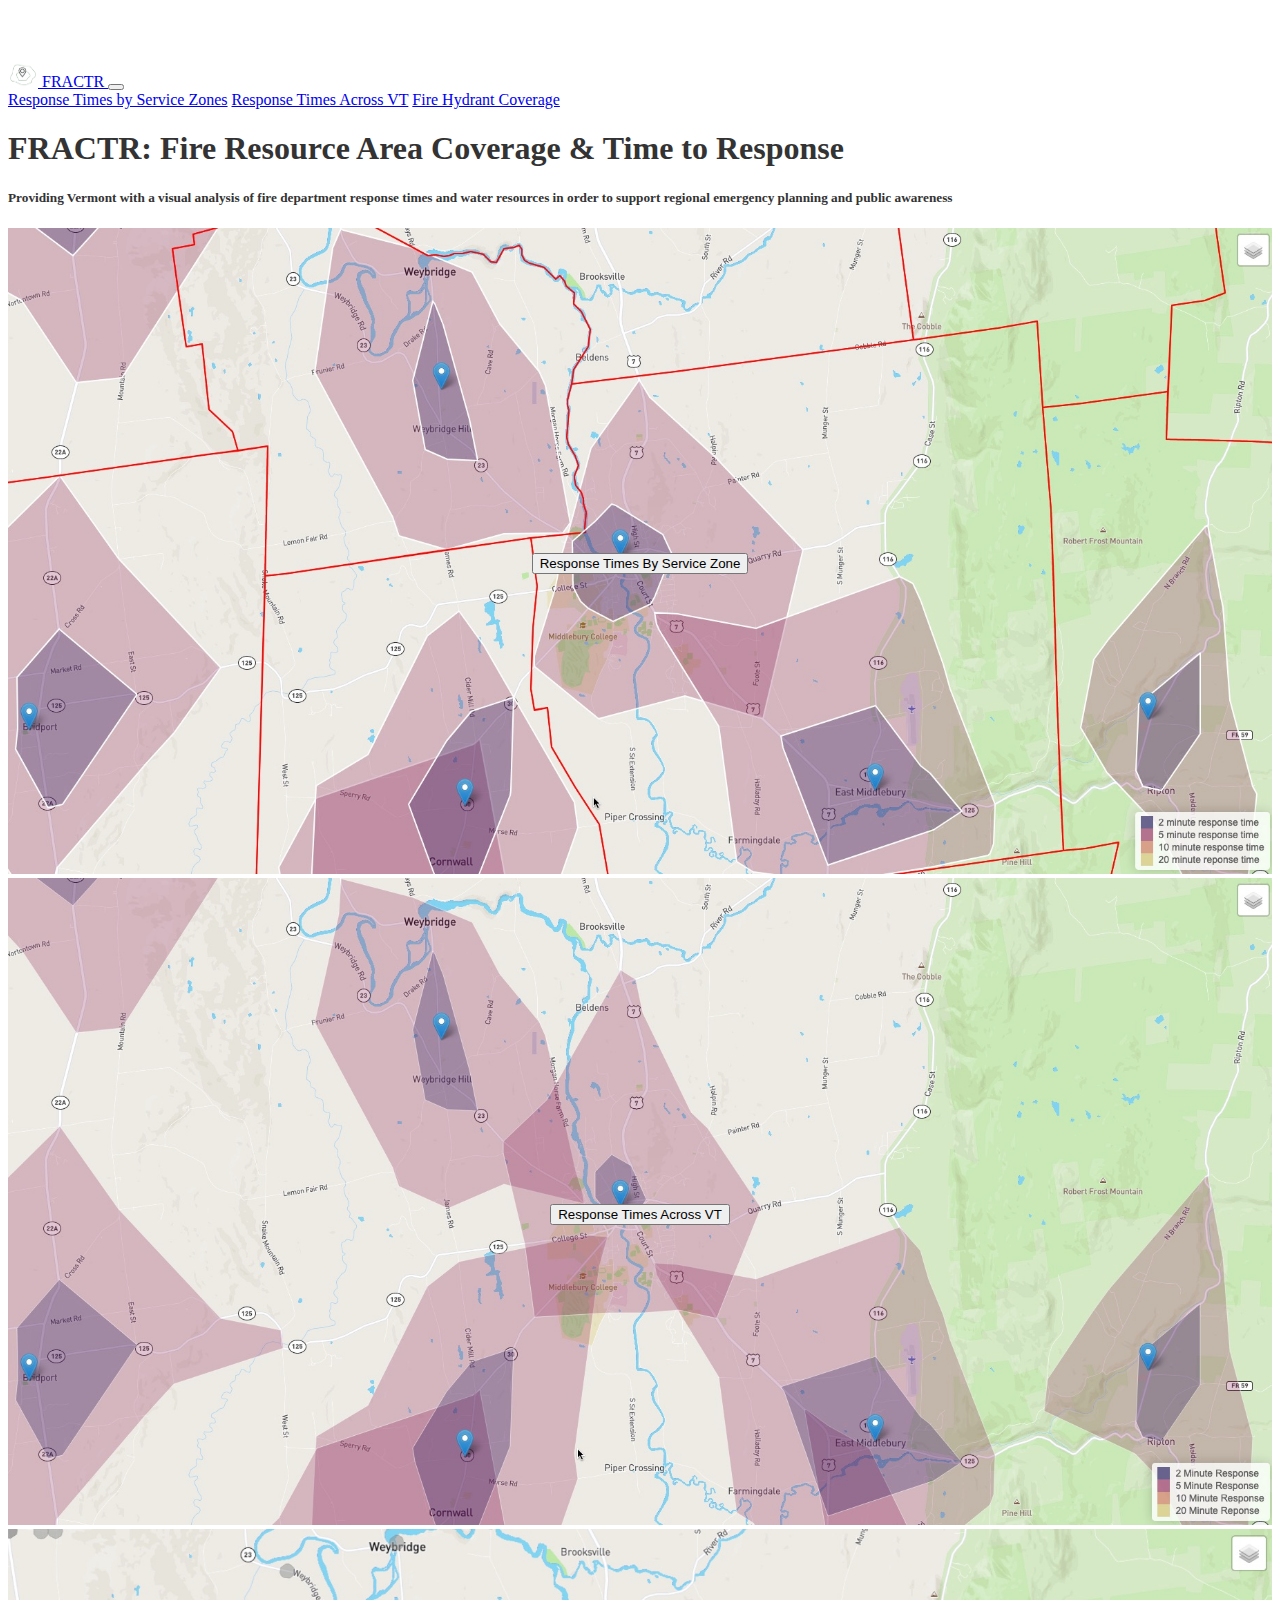
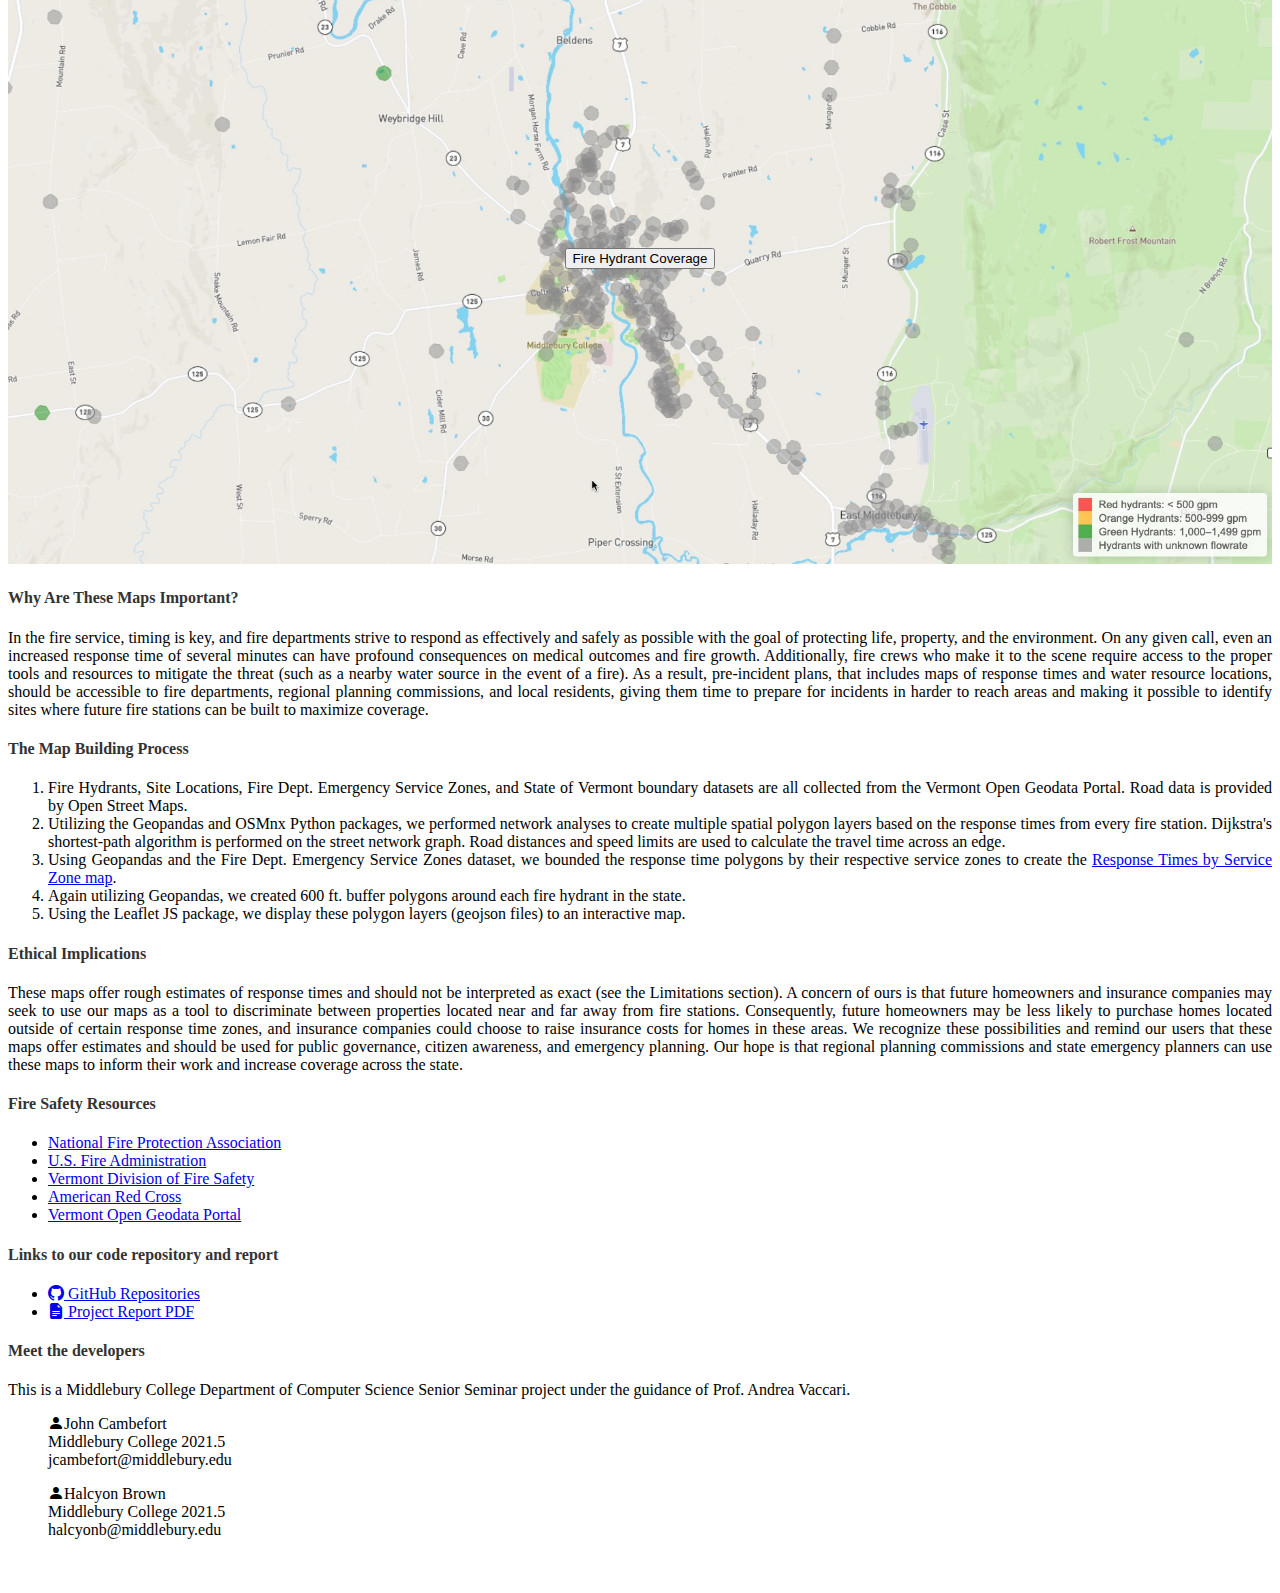
==== commit 391df69f: "still have navbar bug" ====
--- a/index.html
+++ b/index.html
@@ -18,9 +18,9 @@
     <title>FRACTR</title>
 </head>
 
-<body>
-    <nav class="navbar navbar-dark bg-dark navbar-expand-md">
-        <div class="container">
+<body style="padding-top: 55px;">
+    <nav class="navbar fixed-top navbar-dark bg-dark navbar-expand-md">
+        <div class="container-fluid">
             <a class="navbar-brand" href="index.html">
                 <img src="images/logo2.png" alt="" width="30" height="24" class="d-inline-block align-text-top">
                 FRACTR
@@ -31,7 +31,7 @@
             </button>
             <div class="collapse navbar-collapse" id="navbarNavAltMarkup">
                 <div class="navbar-nav">
-                    <a class="nav-link" href="esn.html">Response Times by Service Zone</a>
+                    <a class="nav-link" href="esn.html">Response Times by Service Zones</a>
                     <a class="nav-link" href="state.html">Response Times Across VT</a>
                     <a class="nav-link" href="hydrants.html">Fire Hydrant Coverage</a>
                 </div>
@@ -53,7 +53,7 @@
                     <img src="images/esn.png" class="img-responsive" style="width:100%"
                         alt="Map of response times from fire stations, bounded by service zones">
                     <div class="img-overlay">
-                      <button class="btn btn-md btn-success" onclick="location.href='esn.html';">Access Map</button>
+                      <button class="btn btn-md btn-success" onclick="location.href='esn.html';">Response Times By Service Zone</button>
                     </div>
                   </div>
             </div>
@@ -62,7 +62,7 @@
                     <img src="images/state.png" class="img-responsive" style="width:100%"
                         alt="Map of response times from fire stations, unbounded">
                     <div class="img-overlay">
-                      <button class="btn btn-md btn-success" onclick="location.href='state.html';">Access Map</button>
+                      <button class="btn btn-md btn-success" onclick="location.href='state.html';">Response Times Across VT</button>
                     </div>
                 </div>
             </div>
@@ -71,7 +71,7 @@
                     <img src="images/hydrants.jpeg" class="img-responsive" style="width:100%"
                         alt="Map of fire hydrant coverage">
                     <div class="img-overlay">
-                      <button class="btn btn-md btn-success" onclick="location.href='hydrants.html';">Access Map</button>
+                      <button class="btn btn-md btn-success" onclick="location.href='hydrants.html';">Fire Hydrant Coverage</button>
                     </div>
                 </div>
             </div>
